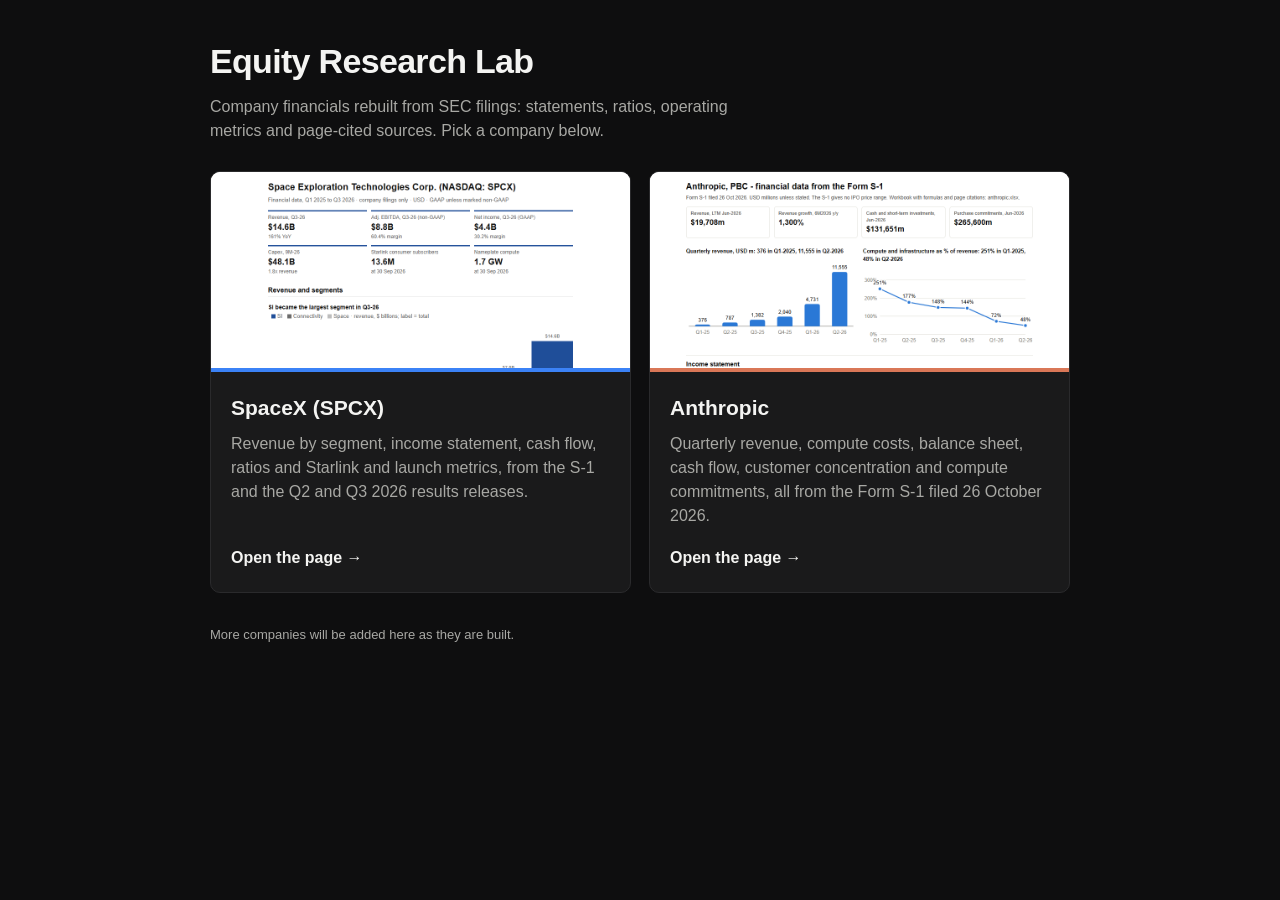
==== index.html @ 6bf181b3 "First" ====
<!doctype html>
<html lang="en">
<head>
<meta charset="utf-8">
<meta name="viewport" content="width=device-width, initial-scale=1">
<title>Equity Research Lab</title>
<style>
:root { --bg:#0e0e0f; --card:#1a1a1b; --line:#2a2a2c; --ink:#f4f4f2; --muted:#a8a8a4; }
* { box-sizing:border-box; }
body { margin:0; background:var(--bg); color:var(--ink); font:16px/1.5 "Segoe UI", Helvetica, Arial, sans-serif; }
main { max-width:900px; margin:0 auto; padding:36px 20px 56px; }
h1 { font-size:34px; margin:0 0 8px; letter-spacing:-.02em; }
.lead { color:var(--muted); max-width:520px; margin:0 0 28px; }
.grid { display:grid; grid-template-columns:repeat(2, 1fr); gap:18px; }
.card { display:flex; flex-direction:column; background:var(--card); border:1px solid var(--line); border-radius:10px; overflow:hidden; color:inherit; text-decoration:none; transition:transform .15s, border-color .15s; }
.card:hover, .card:focus-visible { transform:translateY(-3px); border-color:var(--accent); outline:none; }
.shot { position:relative; height:200px; overflow:hidden; background:#fff; border-bottom:4px solid var(--accent); }
.shot img { width:100%; display:block; object-fit:cover; object-position:top left; }
.body { padding:20px 20px 22px; display:flex; flex-direction:column; flex:1; }
.body h2 { font-size:21px; margin:0 0 8px; }
.body p { margin:0 0 18px; color:var(--muted); }
.go { margin-top:auto; font-weight:700; }
.card:hover .go { color:var(--accent); }
.spacex { --accent:#3b82f6; }
.anthropic { --accent:#d97757; }
footer { margin-top:32px; color:var(--muted); font-size:13px; }
@media (max-width:680px) { .grid { grid-template-columns:1fr; } h1 { font-size:28px; } }
</style>
</head>
<body>
<main>
  <h1>Equity Research Lab</h1>
  <p class="lead">Company financials rebuilt from SEC filings: statements, ratios, operating metrics and page-cited sources. Pick a company below.</p>

  <div class="grid">
    <a class="card spacex" href="SpaceX/spacex.html">
      <div class="shot">
        <img src="assets/spacex.png" alt="Screenshot of the SpaceX financial data page" loading="lazy">
      </div>
      <div class="body">
        <h2>SpaceX (SPCX)</h2>
        <p>Revenue by segment, income statement, cash flow, ratios and Starlink and launch metrics, from the S-1 and the Q2 and Q3 2026 results releases.</p>
        <span class="go">Open the page →</span>
      </div>
    </a>

    <a class="card anthropic" href="Anthropic/anthropic.html">
      <div class="shot">
        <img src="assets/anthropic.png" alt="Screenshot of the Anthropic financial data page" loading="lazy">
      </div>
      <div class="body">
        <h2>Anthropic</h2>
        <p>Quarterly revenue, compute costs, balance sheet, cash flow, customer concentration and compute commitments, all from the Form S-1 filed 26 October 2026.</p>
        <span class="go">Open the page →</span>
      </div>
    </a>
  </div>

  <footer>More companies will be added here as they are built.</footer>
</main>
</body>
</html>
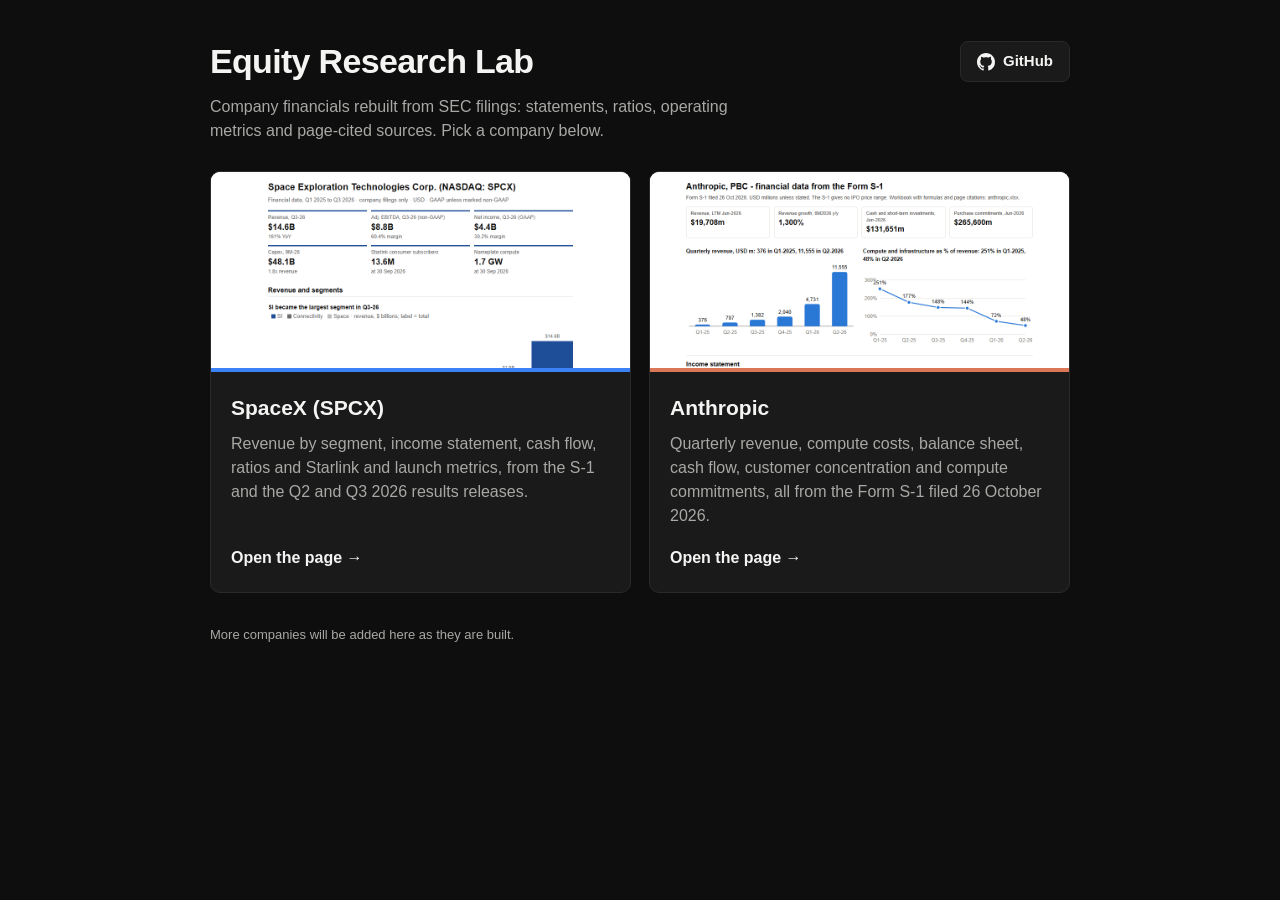
==== commit e0ca0077: "njew" ====
--- a/index.html
+++ b/index.html
@@ -9,7 +9,10 @@
 * { box-sizing:border-box; }
 body { margin:0; background:var(--bg); color:var(--ink); font:16px/1.5 "Segoe UI", Helvetica, Arial, sans-serif; }
 main { max-width:900px; margin:0 auto; padding:36px 20px 56px; }
-h1 { font-size:34px; margin:0 0 8px; letter-spacing:-.02em; }
+.top { display:flex; align-items:center; justify-content:space-between; gap:16px; margin-bottom:8px; }
+h1 { font-size:34px; margin:0; letter-spacing:-.02em; }
+.gh { display:inline-flex; align-items:center; gap:8px; padding:8px 16px; border:1px solid var(--line); border-radius:8px; background:var(--card); color:var(--ink); font-weight:600; font-size:15px; text-decoration:none; transition:border-color .15s, transform .15s; }
+.gh:hover, .gh:focus-visible { border-color:var(--ink); transform:translateY(-2px); outline:none; }
 .lead { color:var(--muted); max-width:520px; margin:0 0 28px; }
 .grid { display:grid; grid-template-columns:repeat(2, 1fr); gap:18px; }
 .card { display:flex; flex-direction:column; background:var(--card); border:1px solid var(--line); border-radius:10px; overflow:hidden; color:inherit; text-decoration:none; transition:transform .15s, border-color .15s; }
@@ -29,11 +32,17 @@
 </head>
 <body>
 <main>
-  <h1>Equity Research Lab</h1>
+  <div class="top">
+    <h1>Equity Research Lab</h1>
+    <a class="gh" href="https://github.com/ManuCem/Equity-Research-Lab" target="_blank" rel="noopener">
+      <svg viewBox="0 0 16 16" width="18" height="18" aria-hidden="true" fill="currentColor"><path d="M8 0C3.58 0 0 3.58 0 8c0 3.54 2.29 6.53 5.47 7.59.4.07.55-.17.55-.38 0-.19-.01-.82-.01-1.49-2.01.37-2.53-.49-2.69-.94-.09-.23-.48-.94-.82-1.13-.28-.15-.68-.52-.01-.53.63-.01 1.08.58 1.23.82.72 1.21 1.87.87 2.33.66.07-.52.28-.87.51-1.07-1.78-.2-3.64-.89-3.64-3.95 0-.87.31-1.59.82-2.15-.08-.2-.36-1.02.08-2.12 0 0 .67-.21 2.2.82.64-.18 1.32-.27 2-.27s1.36.09 2 .27c1.53-1.04 2.2-.82 2.2-.82.44 1.1.16 1.92.08 2.12.51.56.82 1.27.82 2.15 0 3.07-1.87 3.75-3.65 3.95.29.25.54.73.54 1.48 0 1.07-.01 1.93-.01 2.2 0 .21.15.46.55.38A8.013 8.013 0 0016 8c0-4.42-3.58-8-8-8z"/></svg>
+      GitHub
+    </a>
+  </div>
   <p class="lead">Company financials rebuilt from SEC filings: statements, ratios, operating metrics and page-cited sources. Pick a company below.</p>
 
   <div class="grid">
-    <a class="card spacex" href="SpaceX/spacex.html">
+    <a class="card spacex" href="SpaceX/index.html">
       <div class="shot">
         <img src="assets/spacex.png" alt="Screenshot of the SpaceX financial data page" loading="lazy">
       </div>
@@ -44,7 +53,7 @@
       </div>
     </a>
 
-    <a class="card anthropic" href="Anthropic/anthropic.html">
+    <a class="card anthropic" href="Anthropic/index.html">
       <div class="shot">
         <img src="assets/anthropic.png" alt="Screenshot of the Anthropic financial data page" loading="lazy">
       </div>
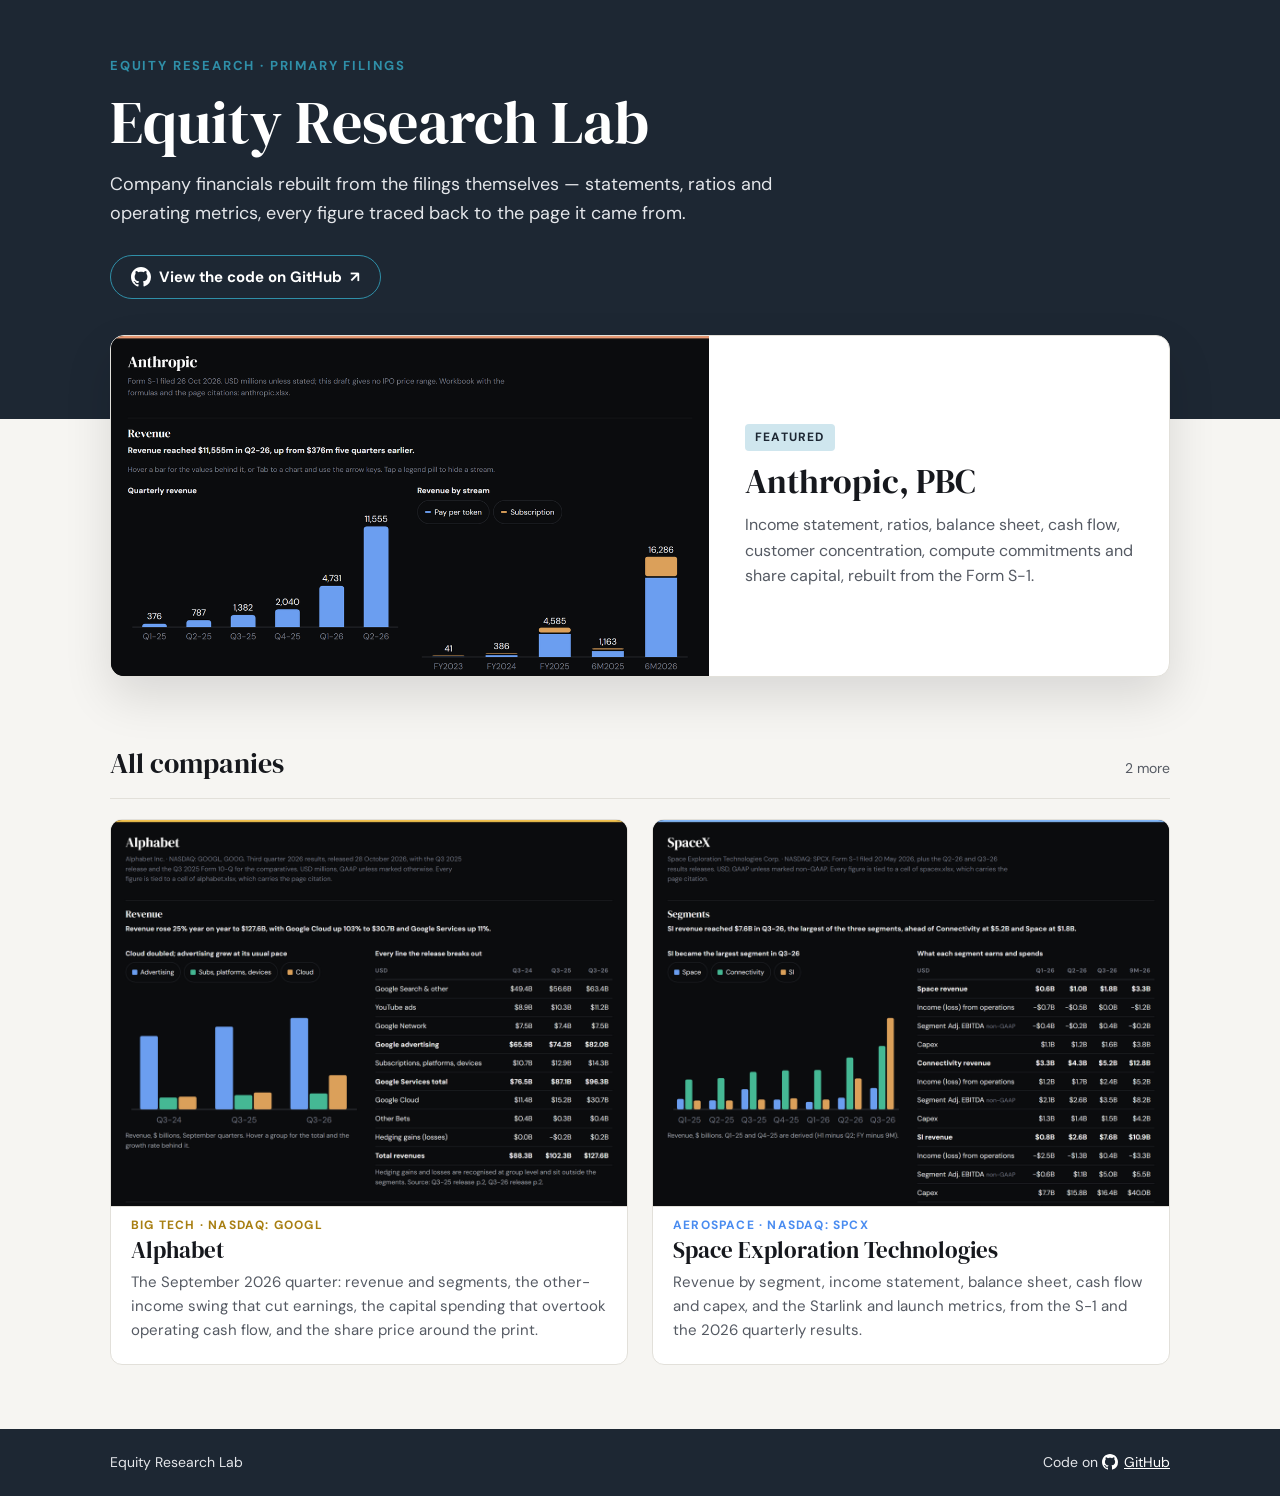
==== commit 37a0a982: "31-10" ====
--- a/index.html
+++ b/index.html
@@ -4,69 +4,157 @@
 <meta charset="utf-8">
 <meta name="viewport" content="width=device-width, initial-scale=1">
 <title>Equity Research Lab</title>
+<!-- Homepage: slate and steel-cyan header band, one hand-picked featured company shown large, the rest in a grid -->
+<link rel="preconnect" href="https://fonts.googleapis.com">
+<link rel="preconnect" href="https://fonts.gstatic.com" crossorigin>
+<link href="https://fonts.googleapis.com/css2?family=DM+Serif+Display&family=DM+Sans:wght@400;500;700&display=swap" rel="stylesheet">
 <style>
-:root { --bg:#0e0e0f; --card:#1a1a1b; --line:#2a2a2c; --ink:#f4f4f2; --muted:#a8a8a4; }
-* { box-sizing:border-box; }
-body { margin:0; background:var(--bg); color:var(--ink); font:16px/1.5 "Segoe UI", Helvetica, Arial, sans-serif; }
-main { max-width:900px; margin:0 auto; padding:36px 20px 56px; }
-.top { display:flex; align-items:center; justify-content:space-between; gap:16px; margin-bottom:8px; }
-h1 { font-size:34px; margin:0; letter-spacing:-.02em; }
-.gh { display:inline-flex; align-items:center; gap:8px; padding:8px 16px; border:1px solid var(--line); border-radius:8px; background:var(--card); color:var(--ink); font-weight:600; font-size:15px; text-decoration:none; transition:border-color .15s, transform .15s; }
-.gh:hover, .gh:focus-visible { border-color:var(--ink); transform:translateY(-2px); outline:none; }
-.lead { color:var(--muted); max-width:520px; margin:0 0 28px; }
-.grid { display:grid; grid-template-columns:repeat(2, 1fr); gap:18px; }
-.card { display:flex; flex-direction:column; background:var(--card); border:1px solid var(--line); border-radius:10px; overflow:hidden; color:inherit; text-decoration:none; transition:transform .15s, border-color .15s; }
-.card:hover, .card:focus-visible { transform:translateY(-3px); border-color:var(--accent); outline:none; }
-.shot { position:relative; height:200px; overflow:hidden; background:#fff; border-bottom:4px solid var(--accent); }
-.shot img { width:100%; display:block; object-fit:cover; object-position:top left; }
-.body { padding:20px 20px 22px; display:flex; flex-direction:column; flex:1; }
-.body h2 { font-size:21px; margin:0 0 8px; }
-.body p { margin:0 0 18px; color:var(--muted); }
-.go { margin-top:auto; font-weight:700; }
-.card:hover .go { color:var(--accent); }
-.spacex { --accent:#3b82f6; }
-.anthropic { --accent:#d97757; }
-footer { margin-top:32px; color:var(--muted); font-size:13px; }
-@media (max-width:680px) { .grid { grid-template-columns:1fr; } h1 { font-size:28px; } }
+  /* Slate header band, light page; dark mode darkens the page. Each company card carries its own
+     colour (--c-l light, --c-d dark, set on the card) for its hover highlight and topic label */
+  :root {
+    color-scheme: light dark;
+    --band: #1d2733;  --band-ink: #e4e6ea;  --accent: #2f8fa8;
+    --page: #f6f5f2;  --surface: #ffffff;  --ink: #16181d;  --ink-2: #555a63;  --line: #e2e0da;
+  }
+  @media (prefers-color-scheme: dark) {
+    :root { --band: #12181f; --page: #0f1012; --surface: #18191d; --ink: #ececee; --ink-2: #aaadb5;
+            --line: #2a2c31; --accent: #6cc2d8; }
+  }
+  .feature, .card { --c: var(--c-l, var(--accent)); }                  /* the card's company colour */
+  @media (prefers-color-scheme: dark) { .feature, .card { --c: var(--c-d, var(--accent)); } }
+
+  * { box-sizing: border-box; }
+  body { margin: 0; background: var(--page); color: var(--ink);
+         font: 16px/1.6 "DM Sans", system-ui, -apple-system, "Segoe UI", sans-serif; }
+  .in { max-width: 1100px; margin: 0 auto; padding: 0 20px; }
+  .serif { font-family: "DM Serif Display", Georgia, serif; font-weight: 400; }
+
+  /* Header band with title, intro and GitHub button */
+  header { background: var(--band); color: var(--band-ink); padding: 56px 0 120px; }
+  .eyebrow { color: var(--accent); font-size: 13px; letter-spacing: .14em; text-transform: uppercase; font-weight: 700; margin: 0 0 14px; }
+  h1 { color: #fff; font-size: clamp(38px, 7vw, 60px); line-height: 1.05; margin: 0 0 16px; }
+  .lead { max-width: 56ch; font-size: 18px; margin: 0 0 28px; }
+  .gh { display: inline-flex; align-items: center; gap: 8px; min-height: 44px; padding: 0 20px;
+        border: 1px solid var(--accent); color: #fff; border-radius: 999px; text-decoration: none; font-weight: 700; font-size: 15px; }
+  .gh:hover { background: var(--accent); color: var(--band); }
+  .gh-logo { width: 20px; height: 20px; fill: currentColor; flex: none; }   /* GitHub mark, takes the text colour */
+  footer .gh-logo { width: 16px; height: 16px; vertical-align: -3px; margin-right: 6px; }
+
+  /* Featured company overlaps the band (negative margin) */
+  .feature { margin-top: -84px; display: grid; grid-template-columns: 1.3fr 1fr; background: var(--surface);
+             border: 1px solid var(--line); border-radius: 14px; overflow: hidden; color: inherit; text-decoration: none;
+             box-shadow: 0 20px 48px rgba(0,0,0,.12); }
+  .feature .img { position: relative; background: #0b0c0e; min-height: 340px; overflow: hidden; }
+  /* image fills the left half without dictating its height */
+  .feature .img img { position: absolute; inset: 0; width: 100%; height: 100%; object-fit: cover; object-position: top; display: block; }
+  .feature .txt { padding: 36px; display: flex; flex-direction: column; gap: 12px; justify-content: center; }
+  .badge { align-self: flex-start; font-size: 12px; font-weight: 700; letter-spacing: .1em; text-transform: uppercase;
+           color: var(--band); background: #cfe6ee; padding: 4px 10px; border-radius: 4px; }
+  .feature h2 { font-size: 34px; line-height: 1.1; margin: 0; }
+  .feature p { margin: 0; color: var(--ink-2); }
+
+  /* Hover animation shared by the featured company and every card:
+     the border takes the company colour, a soft ring appears and the card lifts 4px */
+  .feature, .card { transition: border-color .25s, box-shadow .25s, transform .25s; }
+  @media (hover: hover) {   /* mouse only: on phones a tap would leave the card stuck in its hover look */
+    .feature:hover, .card:hover {
+      border-color: var(--c);
+      box-shadow: 0 0 0 1px var(--c), 0 16px 36px rgba(0, 0, 0, .28);
+      transform: translateY(-4px);
+    }
+  }
+  .feature .img img { transition: transform .4s; transform-origin: top center; }
+  .feature:hover .img img { transform: scale(1.03); }
+
+  /* Section title */
+  .section { display: flex; align-items: baseline; justify-content: space-between; gap: 12px;
+             margin: 64px 0 20px; border-bottom: 1px solid var(--line); padding-bottom: 12px; }
+  .section h3 { font-size: 28px; margin: 0; }
+  .section span { color: var(--ink-2); font-size: 14px; }
+
+  /* Grid of the other companies */
+  /* Two companies to a row, each taking half the width, however many cards there are: with
+     auto-fill a single card shrank to its 300px minimum and looked lost next to the featured one */
+  .grid { display: grid; grid-template-columns: repeat(2, minmax(0, 1fr)); gap: 24px; padding-bottom: 64px; }
+  /* Each card is a framed box so its border can light up on hover; the whole card is the link */
+  .card { display: flex; flex-direction: column; color: inherit; text-decoration: none;
+          background: var(--surface); border: 1px solid var(--line); border-radius: 12px; overflow: hidden; }
+  /* Previews are close-ups of the page header: a 4:3 box anchored to the top keeps the title readable */
+  .card .img { display: block; aspect-ratio: 4 / 3; background: #0b0c0e; overflow: hidden; border-bottom: 1px solid var(--line); }
+  .card .txt { display: block; padding: 4px 20px 22px; }
+  .card .img img { width: 100%; height: 100%; object-fit: cover; object-position: top center; display: block;
+                   transform-origin: top center; transition: transform .3s; }
+  .card:hover .img img { transform: scale(1.03); }
+  .card .topic { margin: 16px 0 4px; font-size: 12px; font-weight: 700; letter-spacing: .1em; text-transform: uppercase; color: var(--c); }
+  .card h4 { font-size: 23px; line-height: 1.2; margin: 0 0 6px; transition: color .25s; }
+  .card:hover h4 { color: var(--c); }
+  .card p { margin: 0; color: var(--ink-2); font-size: 15px; }
+  a:focus-visible { outline: 3px solid var(--accent); outline-offset: 3px; }
+
+  footer { background: var(--band); color: var(--band-ink); font-size: 14px; }
+  footer .in { padding: 22px 20px; display: flex; justify-content: space-between; flex-wrap: wrap; gap: 8px; }
+  footer a { color: #fff; display: inline-block; padding: 12px 4px; margin: -12px -4px; }
+
+  @media (max-width: 760px) {
+    header { padding: 40px 0 96px; }
+    .feature { grid-template-columns: 1fr; margin-top: -64px; }
+    .feature .img { min-height: 0; aspect-ratio: 16 / 9; }
+    .feature .txt { padding: 24px 20px; }
+    .feature h2 { font-size: 28px; }
+    .section { margin-top: 48px; }
+    .grid { grid-template-columns: 1fr; }   /* one card per row: half a phone screen is too narrow */
+  }
 </style>
 </head>
 <body>
-<main>
-  <div class="top">
-    <h1>Equity Research Lab</h1>
+<header>
+  <div class="in">
+    <p class="eyebrow">Equity research · Primary filings</p>
+    <h1 class="serif">Equity Research Lab</h1>
+    <p class="lead">Company financials rebuilt from the filings themselves — statements, ratios and
+       operating metrics, every figure traced back to the page it came from.</p>
     <a class="gh" href="https://github.com/ManuCem/Equity-Research-Lab" target="_blank" rel="noopener">
-      <svg viewBox="0 0 16 16" width="18" height="18" aria-hidden="true" fill="currentColor"><path d="M8 0C3.58 0 0 3.58 0 8c0 3.54 2.29 6.53 5.47 7.59.4.07.55-.17.55-.38 0-.19-.01-.82-.01-1.49-2.01.37-2.53-.49-2.69-.94-.09-.23-.48-.94-.82-1.13-.28-.15-.68-.52-.01-.53.63-.01 1.08.58 1.23.82.72 1.21 1.87.87 2.33.66.07-.52.28-.87.51-1.07-1.78-.2-3.64-.89-3.64-3.95 0-.87.31-1.59.82-2.15-.08-.2-.36-1.02.08-2.12 0 0 .67-.21 2.2.82.64-.18 1.32-.27 2-.27s1.36.09 2 .27c1.53-1.04 2.2-.82 2.2-.82.44 1.1.16 1.92.08 2.12.51.56.82 1.27.82 2.15 0 3.07-1.87 3.75-3.65 3.95.29.25.54.73.54 1.48 0 1.07-.01 1.93-.01 2.2 0 .21.15.46.55.38A8.013 8.013 0 0016 8c0-4.42-3.58-8-8-8z"/></svg>
-      GitHub
-    </a>
+      <svg class="gh-logo" viewBox="0 0 16 16" aria-hidden="true"><path d="M8 0C3.58 0 0 3.58 0 8c0 3.54 2.29 6.53 5.47 7.59.4.07.55-.17.55-.38 0-.19-.01-.82-.01-1.49-2.01.37-2.53-.49-2.69-.94-.09-.23-.48-.94-.82-1.13-.28-.15-.68-.52-.01-.53.63-.01 1.08.58 1.23.82.72 1.21 1.87.87 2.33.66.07-.52.28-.87.51-1.07-1.78-.2-3.64-.89-3.64-3.95 0-.87.31-1.59.82-2.15-.08-.2-.36-1.02.08-2.12 0 0 .67-.21 2.2.82.64-.18 1.32-.27 2-.27.68 0 1.36.09 2 .27 1.53-1.04 2.2-.82 2.2-.82.44 1.1.16 1.92.08 2.12.51.56.82 1.27.82 2.15 0 3.07-1.87 3.75-3.65 3.95.29.25.54.73.54 1.48 0 1.07-.01 1.93-.01 2.2 0 .21.15.46.55.38A8.013 8.013 0 0016 8c0-4.42-3.58-8-8-8z"/></svg>
+      View the code on GitHub <span aria-hidden="true">&#8599;</span></a>
   </div>
-  <p class="lead">Company financials rebuilt from SEC filings: statements, ratios, operating metrics and page-cited sources. Pick a company below.</p>
+</header>
 
-  <div class="grid">
-    <a class="card spacex" href="SpaceX/index.html">
-      <div class="shot">
-        <img src="assets/spacex.png" alt="Screenshot of the SpaceX financial data page" loading="lazy">
-      </div>
-      <div class="body">
-        <h2>SpaceX (SPCX)</h2>
-        <p>Revenue by segment, income statement, cash flow, ratios and Starlink and launch metrics, from the S-1 and the Q2 and Q3 2026 results releases.</p>
-        <span class="go">Open the page →</span>
-      </div>
+<main class="in">
+  <!-- Featured company: chosen by hand (not automatically the newest); currently Anthropic -->
+  <a class="feature" href="Anthropic/index.html" style="--c-l:#cc6b43;--c-d:#e59873">
+    <span class="img"><img src="assets/anthropic.png" alt="" width="640" height="480"></span>
+    <span class="txt">
+      <span class="badge">Featured</span>
+      <h2 class="serif">Anthropic, PBC</h2>
+      <p>Income statement, ratios, balance sheet, cash flow, customer concentration, compute
+         commitments and share capital, rebuilt from the Form S-1.</p>
+    </span>
+  </a>
+
+  <div class="section"><h3 class="serif">All companies</h3><span>2 more</span></div>
+
+  <section class="grid" aria-label="Companies">
+    <a class="card" href="Alphabet/index.html" style="--c-l:#a87f12;--c-d:#f2c14e">
+      <span class="img"><img src="assets/alphabet.png" alt="" loading="lazy" width="640" height="480"></span>
+      <span class="txt"><span class="topic">Big tech · NASDAQ: GOOGL</span>
+      <h4 class="serif">Alphabet</h4>
+      <p>The September 2026 quarter: revenue and segments, the other-income swing that cut earnings,
+         the capital spending that overtook operating cash flow, and the share price around the print.</p></span>
     </a>
 
-    <a class="card anthropic" href="Anthropic/index.html">
-      <div class="shot">
-        <img src="assets/anthropic.png" alt="Screenshot of the Anthropic financial data page" loading="lazy">
-      </div>
-      <div class="body">
-        <h2>Anthropic</h2>
-        <p>Quarterly revenue, compute costs, balance sheet, cash flow, customer concentration and compute commitments, all from the Form S-1 filed 26 October 2026.</p>
-        <span class="go">Open the page →</span>
-      </div>
+    <a class="card" href="SpaceX/index.html" style="--c-l:#4a8cf0;--c-d:#82b6f8">
+      <span class="img"><img src="assets/spacex.png" alt="" loading="lazy" width="640" height="480"></span>
+      <span class="txt"><span class="topic">Aerospace · NASDAQ: SPCX</span>
+      <h4 class="serif">Space Exploration Technologies</h4>
+      <p>Revenue by segment, income statement, balance sheet, cash flow and capex, and the
+         Starlink and launch metrics, from the S-1 and the 2026 quarterly results.</p></span>
     </a>
-  </div>
+  </section>
+</main>
 
-  <footer>More companies will be added here as they are built.</footer>
-</main>
+<footer><div class="in">
+  <span>Equity Research Lab</span>
+  <span>Code on <a href="https://github.com/ManuCem/Equity-Research-Lab"><svg class="gh-logo" viewBox="0 0 16 16" aria-hidden="true"><path d="M8 0C3.58 0 0 3.58 0 8c0 3.54 2.29 6.53 5.47 7.59.4.07.55-.17.55-.38 0-.19-.01-.82-.01-1.49-2.01.37-2.53-.49-2.69-.94-.09-.23-.48-.94-.82-1.13-.28-.15-.68-.52-.01-.53.63-.01 1.08.58 1.23.82.72 1.21 1.87.87 2.33.66.07-.52.28-.87.51-1.07-1.78-.2-3.64-.89-3.64-3.95 0-.87.31-1.59.82-2.15-.08-.2-.36-1.02.08-2.12 0 0 .67-.21 2.2.82.64-.18 1.32-.27 2-.27.68 0 1.36.09 2 .27 1.53-1.04 2.2-.82 2.2-.82.44 1.1.16 1.92.08 2.12.51.56.82 1.27.82 2.15 0 3.07-1.87 3.75-3.65 3.95.29.25.54.73.54 1.48 0 1.07-.01 1.93-.01 2.2 0 .21.15.46.55.38A8.013 8.013 0 0016 8c0-4.42-3.58-8-8-8z"/></svg>GitHub</a></span>
+</div></footer>
 </body>
 </html>
-
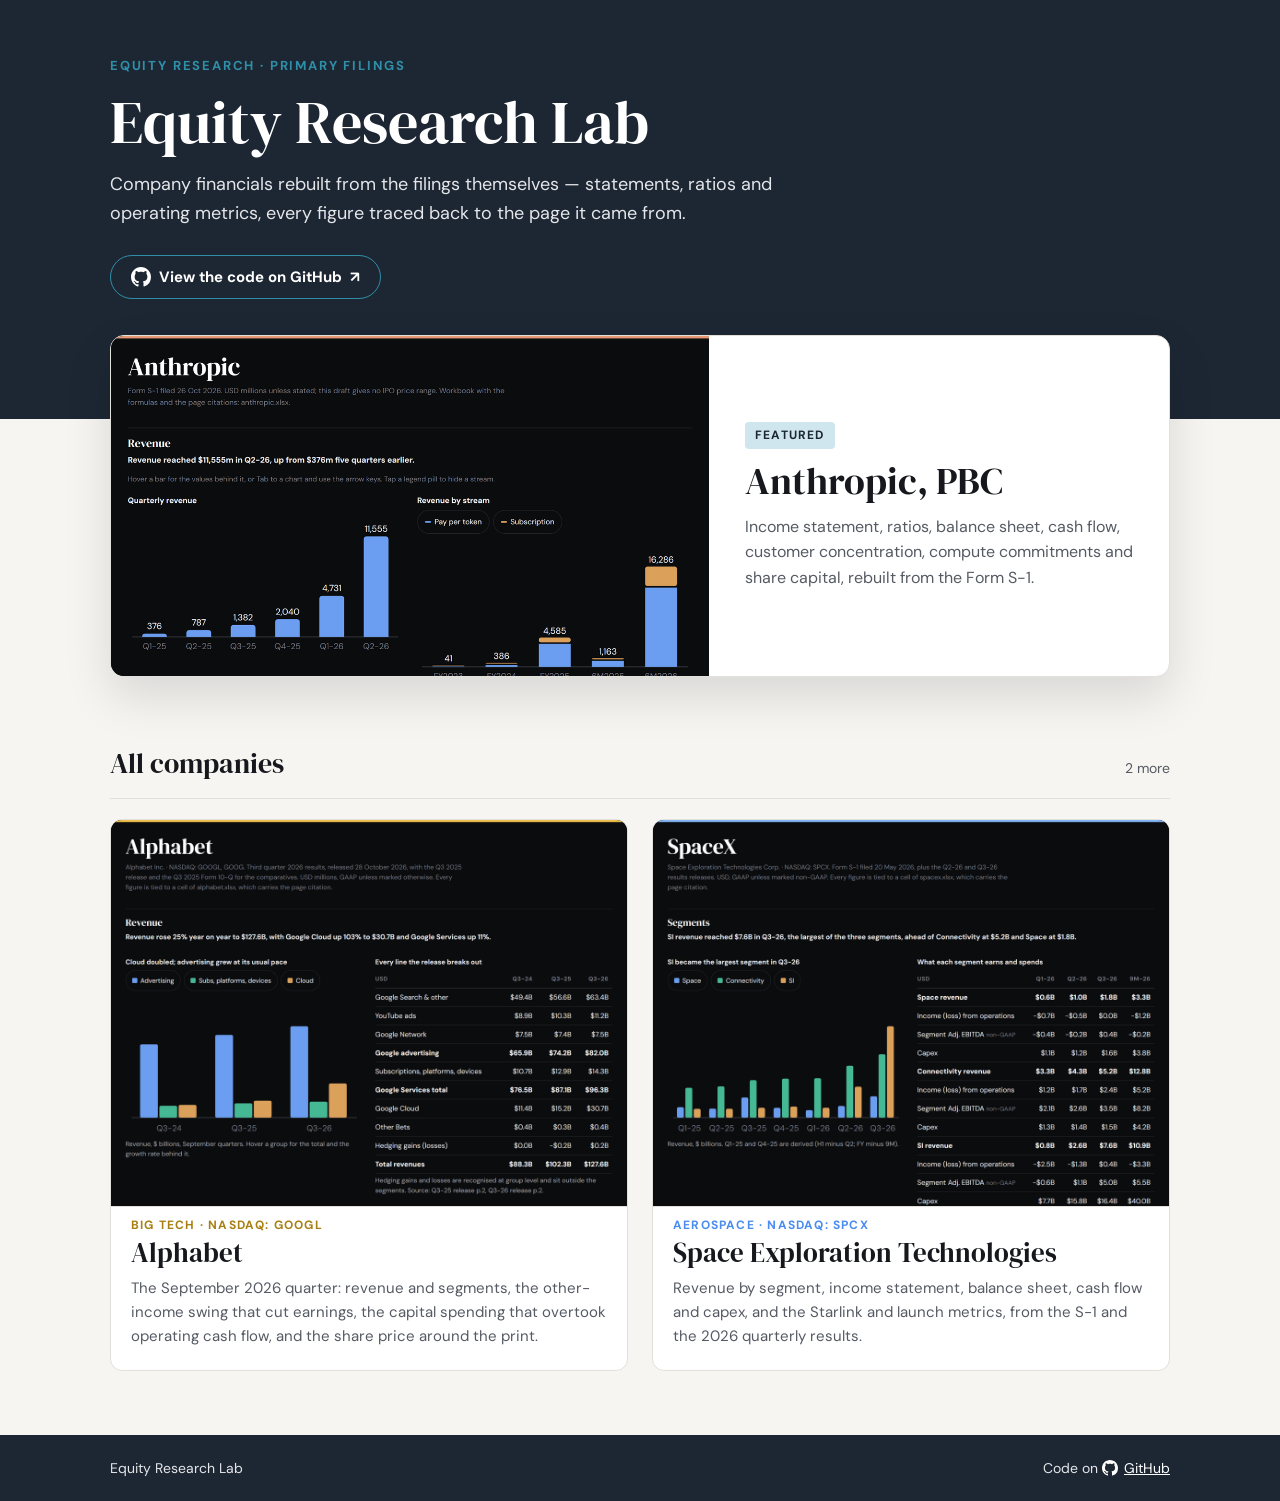
==== commit 84f9bd87: "new" ====
--- a/index.html
+++ b/index.html
@@ -50,7 +50,7 @@
   .feature .txt { padding: 36px; display: flex; flex-direction: column; gap: 12px; justify-content: center; }
   .badge { align-self: flex-start; font-size: 12px; font-weight: 700; letter-spacing: .1em; text-transform: uppercase;
            color: var(--band); background: #cfe6ee; padding: 4px 10px; border-radius: 4px; }
-  .feature h2 { font-size: 34px; line-height: 1.1; margin: 0; }
+  .feature h2 { font-size: 38px; line-height: 1.06; margin: 0; }
   .feature p { margin: 0; color: var(--ink-2); }
 
   /* Hover animation shared by the featured company and every card:
@@ -86,7 +86,7 @@
                    transform-origin: top center; transition: transform .3s; }
   .card:hover .img img { transform: scale(1.03); }
   .card .topic { margin: 16px 0 4px; font-size: 12px; font-weight: 700; letter-spacing: .1em; text-transform: uppercase; color: var(--c); }
-  .card h4 { font-size: 23px; line-height: 1.2; margin: 0 0 6px; transition: color .25s; }
+  .card h4 { font-size: 27px; line-height: 1.15; margin: 0 0 8px; transition: color .25s; }
   .card:hover h4 { color: var(--c); }
   .card p { margin: 0; color: var(--ink-2); font-size: 15px; }
   a:focus-visible { outline: 3px solid var(--accent); outline-offset: 3px; }
@@ -100,7 +100,8 @@
     .feature { grid-template-columns: 1fr; margin-top: -64px; }
     .feature .img { min-height: 0; aspect-ratio: 16 / 9; }
     .feature .txt { padding: 24px 20px; }
-    .feature h2 { font-size: 28px; }
+    .feature h2 { font-size: 30px; }
+    .card h4 { font-size: 24px; }
     .section { margin-top: 48px; }
     .grid { grid-template-columns: 1fr; }   /* one card per row: half a phone screen is too narrow */
   }
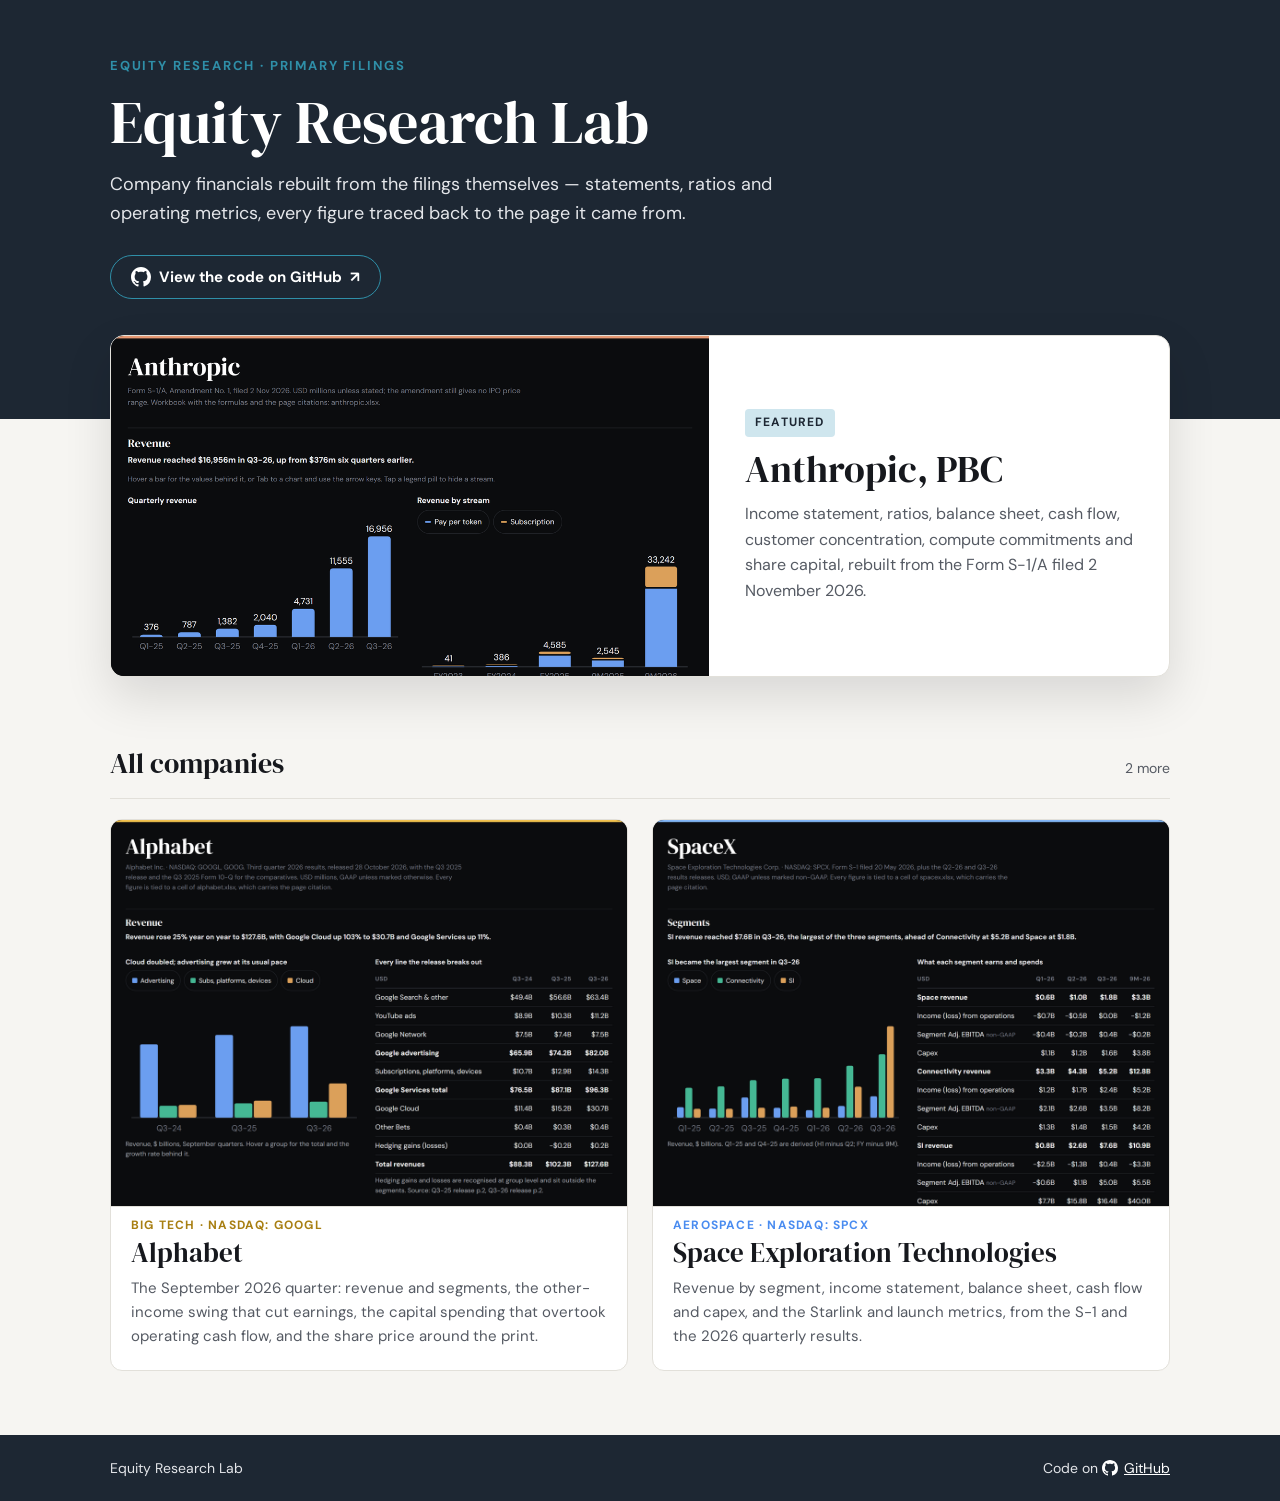
==== commit f6487996: "Anthropic: update to the Form S-1/A (Amendment No. 1) Nine months to Sep-2026, Q3-2026, the Sep-2026" ====
--- a/index.html
+++ b/index.html
@@ -128,7 +128,7 @@
       <span class="badge">Featured</span>
       <h2 class="serif">Anthropic, PBC</h2>
       <p>Income statement, ratios, balance sheet, cash flow, customer concentration, compute
-         commitments and share capital, rebuilt from the Form S-1.</p>
+         commitments and share capital, rebuilt from the Form S-1/A filed 2 November 2026.</p>
     </span>
   </a>
 
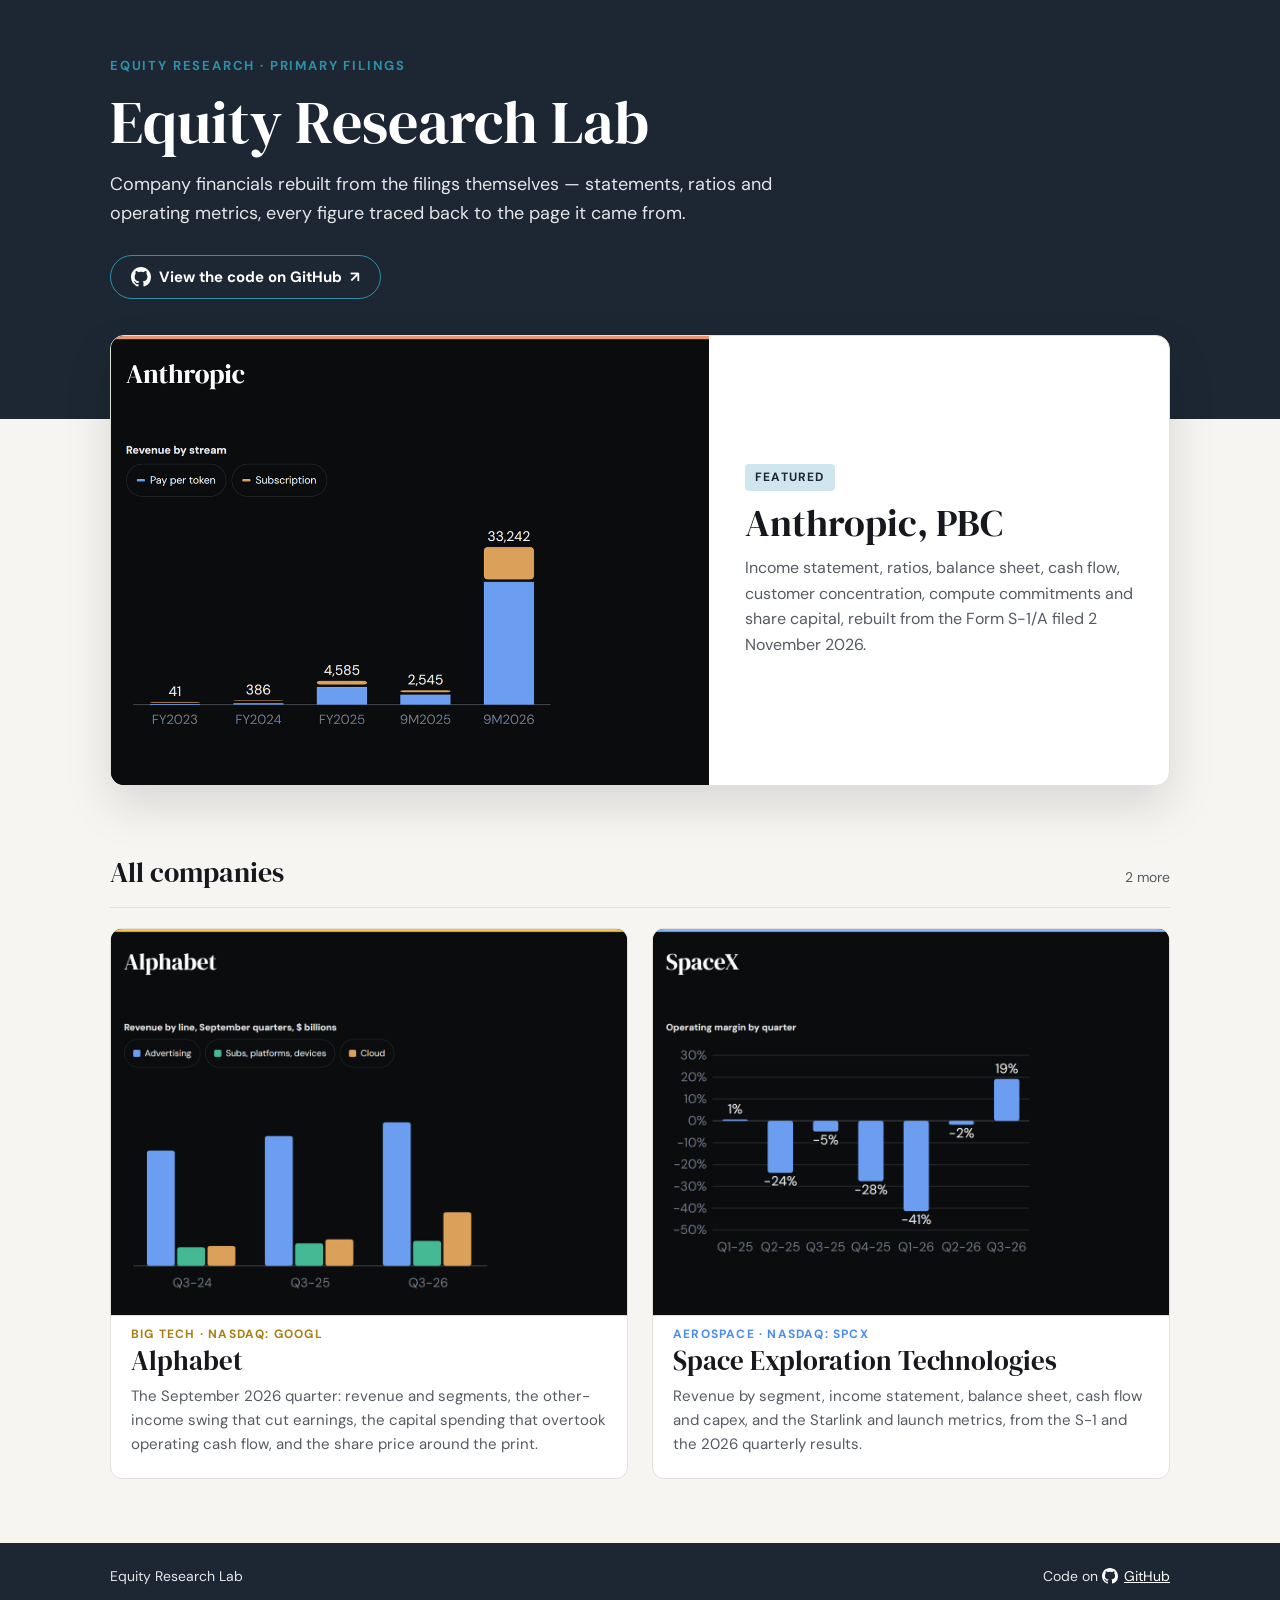
==== commit 9fb97b71: "06-11" ====
--- a/index.html
+++ b/index.html
@@ -44,8 +44,8 @@
   .feature { margin-top: -84px; display: grid; grid-template-columns: 1.3fr 1fr; background: var(--surface);
              border: 1px solid var(--line); border-radius: 14px; overflow: hidden; color: inherit; text-decoration: none;
              box-shadow: 0 20px 48px rgba(0,0,0,.12); }
-  .feature .img { position: relative; background: #0b0c0e; min-height: 340px; overflow: hidden; }
-  /* image fills the left half without dictating its height */
+  .feature .img { position: relative; background: #0b0c0e; aspect-ratio: 4 / 3; overflow: hidden; }
+  /* the box has the preview's own 4:3 shape, so the whole chart shows and nothing is cropped */
   .feature .img img { position: absolute; inset: 0; width: 100%; height: 100%; object-fit: cover; object-position: top; display: block; }
   .feature .txt { padding: 36px; display: flex; flex-direction: column; gap: 12px; justify-content: center; }
   .badge { align-self: flex-start; font-size: 12px; font-weight: 700; letter-spacing: .1em; text-transform: uppercase;
@@ -98,7 +98,7 @@
   @media (max-width: 760px) {
     header { padding: 40px 0 96px; }
     .feature { grid-template-columns: 1fr; margin-top: -64px; }
-    .feature .img { min-height: 0; aspect-ratio: 16 / 9; }
+    .feature .img { min-height: 0; aspect-ratio: 4 / 3; }
     .feature .txt { padding: 24px 20px; }
     .feature h2 { font-size: 30px; }
     .card h4 { font-size: 24px; }
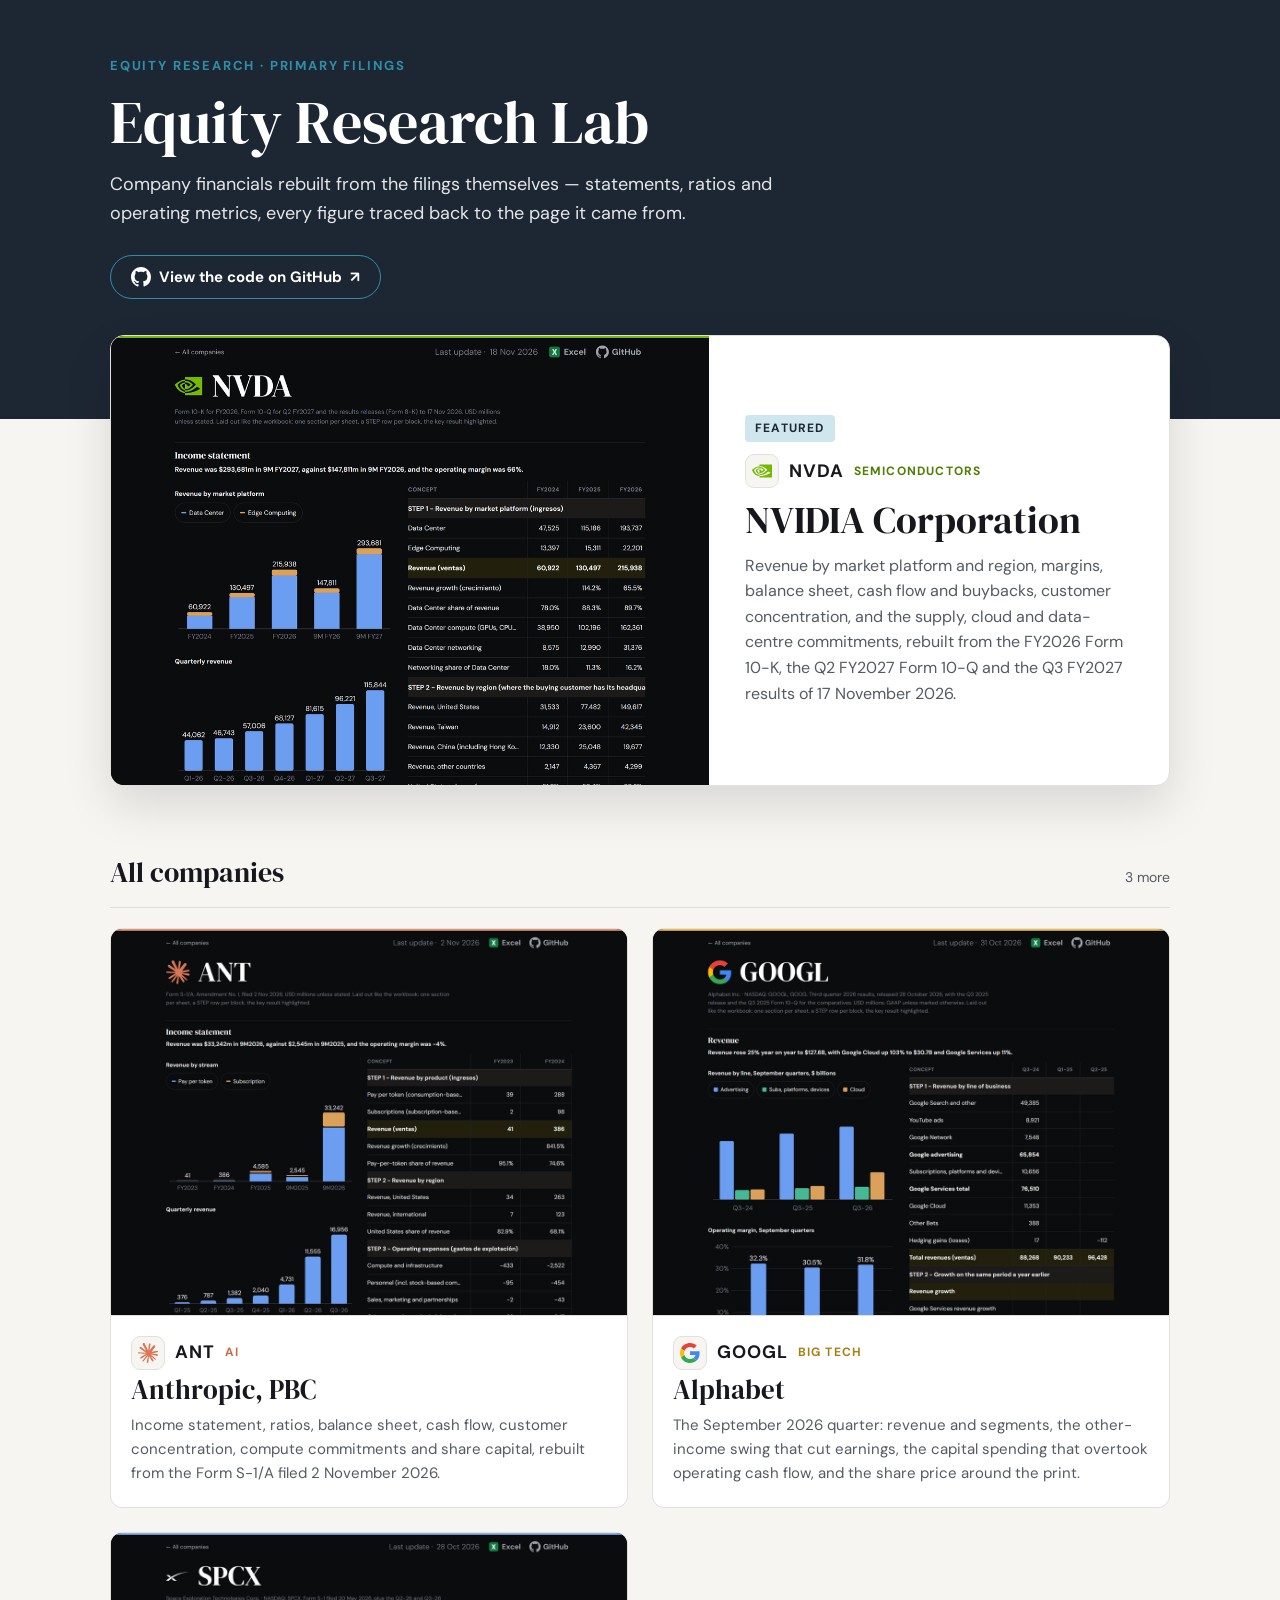
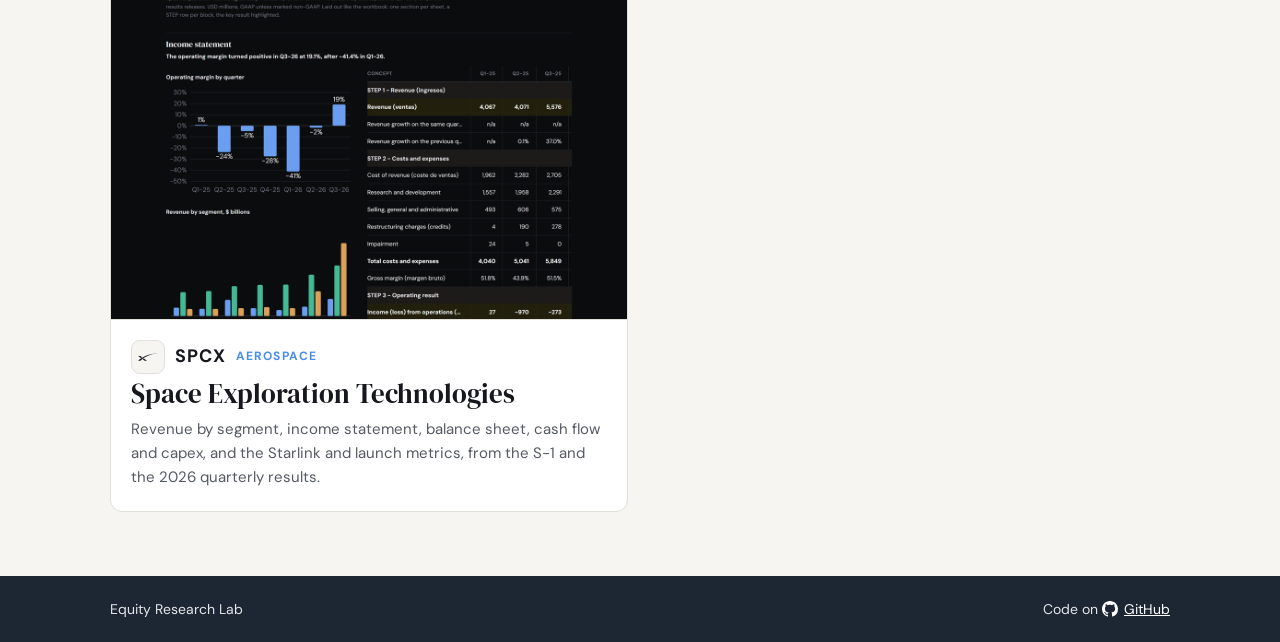
==== commit ebbeaf63: "nvdia" ====
--- a/index.html
+++ b/index.html
@@ -105,6 +105,17 @@
     .section { margin-top: 48px; }
     .grid { grid-template-columns: 1fr; }   /* one card per row: half a phone screen is too narrow */
   }
+
+  /* Ticker row on every company card: the logo of the company's main business (Claude for Anthropic,
+     Google for Alphabet), drawn inline from Simple Icons, then the ticker written in plain text */
+  .tick { display: flex; align-items: center; gap: 10px; margin: 16px 0 4px; }
+  .feature .tick { margin: 0; }
+  .tick .logo { flex: none; width: 34px; height: 34px; border-radius: 9px; display: grid; place-items: center;
+                background: var(--page); border: 1px solid var(--line); }
+  .tick svg { width: 20px; height: 20px; fill: currentColor; display: block; }
+  .tick b { font-size: 18px; letter-spacing: .05em; color: var(--ink); }
+  .tick .topic { margin: 0; font-size: 12px; font-weight: 700; letter-spacing: .1em; text-transform: uppercase;
+                 color: var(--c); }                     /* the same small accent label on the featured card too */
 </style>
 </head>
 <body>
@@ -121,23 +132,33 @@
 </header>
 
 <main class="in">
-  <!-- Featured company: chosen by hand (not automatically the newest); currently Anthropic -->
-  <a class="feature" href="Anthropic/index.html" style="--c-l:#cc6b43;--c-d:#e59873">
-    <span class="img"><img src="assets/anthropic.png" alt="" width="640" height="480"></span>
+  <!-- Featured company: chosen by hand (not automatically the newest); currently NVIDIA -->
+  <a class="feature" href="Nvidia/index.html" style="--c-l:#4f7d00;--c-d:#76b900">
+    <span class="img"><img src="assets/nvidia.png" alt="" width="640" height="480"></span>
     <span class="txt">
       <span class="badge">Featured</span>
-      <h2 class="serif">Anthropic, PBC</h2>
-      <p>Income statement, ratios, balance sheet, cash flow, customer concentration, compute
-         commitments and share capital, rebuilt from the Form S-1/A filed 2 November 2026.</p>
+      <span class="tick"><span class="logo" style="color:#76B900"><svg viewBox="0 0 24 24" aria-hidden="true" focusable="false"><path d="M8.948 8.798v-1.43a6.7 6.7 0 0 1 .424-.018c3.922-.124 6.493 3.374 6.493 3.374s-2.774 3.851-5.75 3.851c-.398 0-.787-.062-1.158-.185v-4.346c1.528.185 1.837.857 2.747 2.385l2.04-1.714s-1.492-1.952-4-1.952a6.016 6.016 0 0 0-.796.035m0-4.735v2.138l.424-.027c5.45-.185 9.01 4.47 9.01 4.47s-4.08 4.964-8.33 4.964c-.37 0-.733-.035-1.095-.097v1.325c.3.035.61.062.91.062 3.957 0 6.82-2.023 9.593-4.408.459.371 2.34 1.263 2.73 1.652-2.633 2.208-8.772 3.984-12.253 3.984-.335 0-.653-.018-.971-.053v1.864H24V4.063zm0 10.326v1.131c-3.657-.654-4.673-4.46-4.673-4.46s1.758-1.944 4.673-2.262v1.237H8.94c-1.528-.186-2.73 1.245-2.73 1.245s.68 2.412 2.739 3.11M2.456 10.9s2.164-3.197 6.5-3.533V6.201C4.153 6.59 0 10.653 0 10.653s2.35 6.802 8.948 7.42v-1.237c-4.84-.6-6.492-5.936-6.492-5.936z"/></svg></span><b>NVDA</b><span class="topic">Semiconductors</span></span>
+      <h2 class="serif">NVIDIA Corporation</h2>
+      <p>Revenue by market platform and region, margins, balance sheet, cash flow and buybacks, customer
+         concentration, and the supply, cloud and data-centre commitments, rebuilt from the FY2026 Form 10-K,
+         the Q2 FY2027 Form 10-Q and the Q3 FY2027 results of 17 November 2026.</p>
     </span>
   </a>
 
-  <div class="section"><h3 class="serif">All companies</h3><span>2 more</span></div>
+  <div class="section"><h3 class="serif">All companies</h3><span>3 more</span></div>
 
   <section class="grid" aria-label="Companies">
+    <a class="card" href="Anthropic/index.html" style="--c-l:#cc6b43;--c-d:#e59873">
+      <span class="img"><img src="assets/anthropic.png" alt="" loading="lazy" width="640" height="480"></span>
+      <span class="txt"><span class="tick"><span class="logo" style="color:#D97757"><svg viewBox="0 0 24 24" aria-hidden="true" focusable="false"><path d="m4.7144 15.9555 4.7174-2.6471.079-.2307-.079-.1275h-.2307l-.7893-.0486-2.6956-.0729-2.3375-.0971-2.2646-.1214-.5707-.1215-.5343-.7042.0546-.3522.4797-.3218.686.0608 1.5179.1032 2.2767.1578 1.6514.0972 2.4468.255h.3886l.0546-.1579-.1336-.0971-.1032-.0972L6.973 9.8356l-2.55-1.6879-1.3356-.9714-.7225-.4918-.3643-.4614-.1578-1.0078.6557-.7225.8803.0607.2246.0607.8925.686 1.9064 1.4754 2.4893 1.8336.3643.3035.1457-.1032.0182-.0728-.164-.2733-1.3539-2.4467-1.445-2.4893-.6435-1.032-.17-.6194c-.0607-.255-.1032-.4674-.1032-.7285L6.287.1335 6.6997 0l.9957.1336.419.3642.6192 1.4147 1.0018 2.2282 1.5543 3.0296.4553.8985.2429.8318.091.255h.1579v-.1457l.1275-1.706.2368-2.0947.2307-2.6957.0789-.7589.3764-.9107.7468-.4918.5828.2793.4797.686-.0668.4433-.2853 1.8517-.5586 2.9021-.3643 1.9429h.2125l.2429-.2429.9835-1.3053 1.6514-2.0643.7286-.8196.85-.9046.5464-.4311h1.0321l.759 1.1293-.34 1.1657-1.0625 1.3478-.8804 1.1414-1.2628 1.7-.7893 1.36.0729.1093.1882-.0183 2.8535-.607 1.5421-.2794 1.8396-.3157.8318.3886.091.3946-.3278.8075-1.967.4857-2.3072.4614-3.4364.8136-.0425.0304.0486.0607 1.5482.1457.6618.0364h1.621l3.0175.2247.7892.522.4736.6376-.079.4857-1.2142.6193-1.6393-.3886-3.825-.9107-1.3113-.3279h-.1822v.1093l1.0929 1.0686 2.0035 1.8092 2.5075 2.3314.1275.5768-.3218.4554-.34-.0486-2.2039-1.6575-.85-.7468-1.9246-1.621h-.1275v.17l.4432.6496 2.3436 3.5214.1214 1.0807-.17.3521-.6071.2125-.6679-.1214-1.3721-1.9246L14.38 17.959l-1.1414-1.9428-.1397.079-.674 7.2552-.3156.3703-.7286.2793-.6071-.4614-.3218-.7468.3218-1.4753.3886-1.9246.3157-1.53.2853-1.9004.17-.6314-.0121-.0425-.1397.0182-1.4328 1.9672-2.1796 2.9446-1.7243 1.8456-.4128.164-.7164-.3704.0667-.6618.4008-.5889 2.386-3.0357 1.4389-1.882.929-1.0868-.0062-.1579h-.0546l-6.3385 4.1164-1.1293.1457-.4857-.4554.0608-.7467.2307-.2429 1.9064-1.3114Z"/></svg></span><b>ANT</b><span class="topic">AI</span></span>
+      <h4 class="serif">Anthropic, PBC</h4>
+      <p>Income statement, ratios, balance sheet, cash flow, customer concentration, compute
+         commitments and share capital, rebuilt from the Form S-1/A filed 2 November 2026.</p></span>
+    </a>
+
     <a class="card" href="Alphabet/index.html" style="--c-l:#a87f12;--c-d:#f2c14e">
       <span class="img"><img src="assets/alphabet.png" alt="" loading="lazy" width="640" height="480"></span>
-      <span class="txt"><span class="topic">Big tech · NASDAQ: GOOGL</span>
+      <span class="txt"><span class="tick"><span class="logo"><svg viewBox="0 0 48 48" aria-hidden="true" focusable="false"><path fill="#EA4335" d="M24 9.5c3.54 0 6.71 1.22 9.21 3.6l6.85-6.85C35.9 2.38 30.47 0 24 0 14.62 0 6.51 5.38 2.56 13.22l7.98 6.19C12.43 13.72 17.74 9.5 24 9.5z"/><path fill="#4285F4" d="M46.98 24.55c0-1.57-.15-3.09-.38-4.55H24v9.02h12.94c-.58 2.96-2.26 5.48-4.78 7.18l7.73 6c4.51-4.18 7.09-10.36 7.09-17.65z"/><path fill="#FBBC05" d="M10.53 28.59c-.48-1.45-.76-2.99-.76-4.59s.27-3.14.76-4.59l-7.98-6.19C.92 16.46 0 20.12 0 24c0 3.88.92 7.54 2.56 10.78l7.97-6.19z"/><path fill="#34A853" d="M24 48c6.48 0 11.93-2.13 15.89-5.81l-7.73-6c-2.15 1.45-4.92 2.3-8.16 2.3-6.26 0-11.57-4.22-13.47-9.91l-7.98 6.19C6.51 42.62 14.62 48 24 48z"/></svg></span><b>GOOGL</b><span class="topic">Big tech</span></span>
       <h4 class="serif">Alphabet</h4>
       <p>The September 2026 quarter: revenue and segments, the other-income swing that cut earnings,
          the capital spending that overtook operating cash flow, and the share price around the print.</p></span>
@@ -145,7 +166,7 @@
 
     <a class="card" href="SpaceX/index.html" style="--c-l:#4a8cf0;--c-d:#82b6f8">
       <span class="img"><img src="assets/spacex.png" alt="" loading="lazy" width="640" height="480"></span>
-      <span class="txt"><span class="topic">Aerospace · NASDAQ: SPCX</span>
+      <span class="txt"><span class="tick"><span class="logo" style="color:var(--ink)"><svg viewBox="0 0 24 24" aria-hidden="true" focusable="false"><path d="M24 7.417C8.882 8.287 1.89 14.75.321 16.28L0 16.583h2.797C10.356 9.005 21.222 7.663 24 7.417zm-17.046 6.35c-.472.321-.945.68-1.398 1.02l2.457 1.796h2.778zM2.948 10.8H.189l3.25 2.381c.473-.321 1.02-.661 1.512-.945Z"/></svg></span><b>SPCX</b><span class="topic">Aerospace</span></span>
       <h4 class="serif">Space Exploration Technologies</h4>
       <p>Revenue by segment, income statement, balance sheet, cash flow and capex, and the
          Starlink and launch metrics, from the S-1 and the 2026 quarterly results.</p></span>
